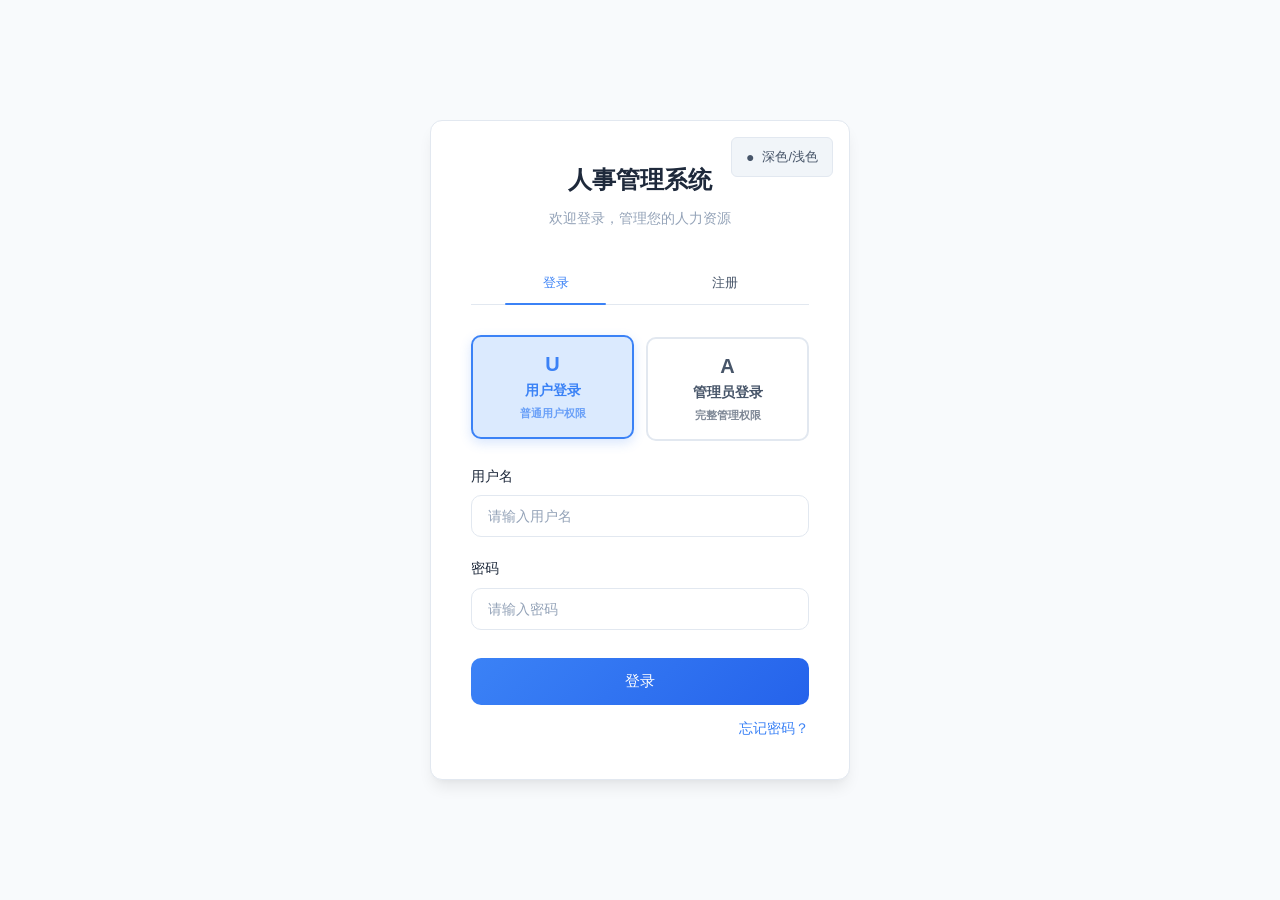
==== WebContent/attendance.html @ cc690a12 "inital submission version" ====
<!DOCTYPE html>
<html lang="zh-CN">
<head>
    <meta charset="UTF-8">
    <meta name="viewport" content="width=device-width, initial-scale=1.0">
    <title>考勤管理 - 人事管理系统</title>
    <link rel="stylesheet" href="css/style.css">
</head>
<body>
    <header>
        <div class="container">
            <h1>人事管理系统</h1>
            <div class="theme-toggle" onclick="toggleTheme()">
                <span class="icon">●</span>
                <span class="text">深色/浅色</span>
            </div>
        </div>
    </header>
    
    <nav>
        <div class="container">
            <ul>
                <li><a href="index.html" onclick="navigateTo('index.html')">首页</a></li>
                <li><a href="employee.html" onclick="navigateTo('employee.html')">员工管理</a></li>
                <li><a href="department.html" onclick="navigateTo('department.html')">部门管理</a></li>
                <li><a href="attendance.html" class="active" onclick="navigateTo('attendance.html')">考勤管理</a></li>
                <li><a href="salary.html" onclick="navigateTo('salary.html')">薪资管理</a></li>
            </ul>
        </div>
    </nav>
    
    <div class="container">
        <div class="content">
            <h2 class="page-title">考勤管理</h2>
            
            <div class="toolbar">
                <button class="btn btn-primary" onclick="openAddModal()">+ 添加考勤</button>
            </div>
            
            <table id="attendanceTable">
                <thead>
                    <tr>
                        <th>ID</th>
                        <th>员工</th>
                        <th>考勤日期</th>
                        <th>签到时间</th>
                        <th>签退时间</th>
                        <th>状态</th>
                        <th>备注</th>
                        <th>操作</th>
                    </tr>
                </thead>
                <tbody id="attendanceTableBody"></tbody>
            </table>
        </div>
    </div>
    
    <div id="attendanceModal" class="modal">
        <div class="modal-content">
            <div class="modal-header">
                <h2 id="modalTitle">添加考勤</h2>
                <span class="close" onclick="hideModal('attendanceModal')">&times;</span>
            </div>
            <form id="attendanceForm">
                <input type="hidden" id="attId">
                <div class="form-group">
                    <label>员工 *</label>
                    <select id="empId" required>
                        <option value="">请选择</option>
                    </select>
                </div>
                <div class="form-group">
                    <label>考勤日期</label>
                    <input type="date" id="attDate">
                </div>
                <div class="form-row">
                    <div class="form-group">
                        <label>签到时间</label>
                        <input type="datetime-local" id="checkInTime">
                    </div>
                    <div class="form-group">
                        <label>签退时间</label>
                        <input type="datetime-local" id="checkOutTime">
                    </div>
                </div>
                <div class="form-group">
                    <label>状态</label>
                    <select id="status">
                        <option value="Normal">正常</option>
                        <option value="Late">迟到</option>
                        <option value="Early">早退</option>
                        <option value="Leave">请假</option>
                        <option value="Absent">旷工</option>
                    </select>
                </div>
                <div class="form-group">
                    <label>备注</label>
                    <input type="text" id="remark">
                </div>
                <div class="modal-footer">
                    <button type="button" class="btn btn-secondary" onclick="hideModal('attendanceModal')">取消</button>
                    <button type="submit" class="btn btn-primary">保存</button>
                </div>
            </form>
        </div>
    </div>
    
    <script src="js/common.js"></script>
    <script>
        let attendances = [];
        let employees = [];
        
        async function loadEmployees() {
            try {
                employees = await fetchData('api/employee');
                const select = document.getElementById('empId');
                select.innerHTML = '<option value="">请选择</option>';
                employees.forEach(emp => {
                    select.innerHTML += `<option value="${emp.empId}">${emp.empName}</option>`;
                });
            } catch (e) {}
        }
        
        async function loadAttendances() {
            try {
                attendances = await fetchData('api/attendance');
                renderAttendances();
            } catch (e) {}
        }
        
        function renderAttendances() {
            const tbody = document.getElementById('attendanceTableBody');
            tbody.innerHTML = '';
            attendances.forEach(att => {
                const emp = employees.find(e => e.empId === att.empId);
                tbody.innerHTML += `
                    <tr>
                        <td>${att.attId}</td>
                        <td>${emp ? emp.empName : '-'}</td>
                        <td>${formatDate(att.attDate)}</td>
                        <td>${formatDateTime(att.checkInTime)}</td>
                        <td>${formatDateTime(att.checkOutTime)}</td>
                        <td>${statusMap(att.status)}</td>
                        <td>${att.remark}</td>
                        <td>
                            <div class="action-btns">
                                <button class="btn btn-warning btn-sm" onclick="openEditModal(${att.attId})">编辑</button>
                                <button class="btn btn-danger btn-sm" onclick="deleteAttendance(${att.attId})">删除</button>
                            </div>
                        </td>
                    </tr>
                `;
            });
        }
        
        function openAddModal() {
            document.getElementById('modalTitle').textContent = '添加考勤';
            document.getElementById('attendanceForm').reset();
            document.getElementById('attId').value = '';
            showModal('attendanceModal');
        }
        
        async function openEditModal(id) {
            try {
                const att = await fetchData(`api/attendance?id=${id}`);
                document.getElementById('modalTitle').textContent = '编辑考勤';
                document.getElementById('attId').value = att.attId;
                document.getElementById('empId').value = att.empId;
                document.getElementById('attDate').value = formatDate(att.attDate);
                document.getElementById('checkInTime').value = att.checkInTime ? att.checkInTime.replace(' ', 'T') : '';
                document.getElementById('checkOutTime').value = att.checkOutTime ? att.checkOutTime.replace(' ', 'T') : '';
                document.getElementById('status').value = att.status;
                document.getElementById('remark').value = att.remark;
                showModal('attendanceModal');
            } catch (e) {}
        }
        
        async function deleteAttendance(id) {
            if (!confirm('确定要删除该考勤记录吗？')) return;
            try {
                await fetchData(`api/attendance?id=${id}`, { method: 'DELETE' });
                showMessage('删除成功');
                loadAttendances();
            } catch (e) {}
        }
        
        document.getElementById('attendanceForm').addEventListener('submit', async function(e) {
            e.preventDefault();
            const attId = document.getElementById('attId').value;
            const formData = new URLSearchParams();
            formData.append('empId', document.getElementById('empId').value);
            formData.append('attDate', document.getElementById('attDate').value);
            formData.append('checkInTime', document.getElementById('checkInTime').value.replace('T', ' '));
            formData.append('checkOutTime', document.getElementById('checkOutTime').value.replace('T', ' '));
            formData.append('status', document.getElementById('status').value);
            formData.append('remark', document.getElementById('remark').value);
            
            try {
                if (attId) {
                    formData.append('attId', attId);
                    await fetchData('api/attendance', {
                        method: 'PUT',
                        headers: { 'Content-Type': 'application/x-www-form-urlencoded' },
                        body: formData
                    });
                    showMessage('更新成功');
                } else {
                    await fetchData('api/attendance', {
                        method: 'POST',
                        headers: { 'Content-Type': 'application/x-www-form-urlencoded' },
                        body: formData
                    });
                    showMessage('添加成功');
                }
                hideModal('attendanceModal');
                loadAttendances();
            } catch (e) {}
        });
        
        document.addEventListener('DOMContentLoaded', function() {
            initTheme();
            // 尝试检查登录，如果未登录也尝试加载数据（用于调试）
            if (typeof checkLogin === 'function') {
                const isLoggedIn = checkLogin();
                if (isLoggedIn) {
                    loadEmployees().then(() => {
                        loadAttendances();
                    });
                } else {
                    // 未登录状态下也尝试加载数据（调试模式）
                    loadEmployees().then(() => {
                        loadAttendances();
                    });
                }
            } else {
                // checkLogin 未定义，直接加载数据
                loadEmployees().then(() => {
                    loadAttendances();
                });
            }
        });
    </script>
</body>
</html>
---- WebContent/css/style.css ----
/* ============================================
   人事管理系统 - 深色/浅色主题样式表
   ============================================ */

/* CSS变量定义 - 支持深色/浅色模式切换 */
:root {
    /* ===== 浅色主题颜色（参考AURA风格）===== */
    --bg-primary: #f8fafc;
    --bg-secondary: #ffffff;
    --bg-tertiary: #f1f5f9;
    --bg-card: #ffffff;

    --text-primary: #1e293b;
    --text-secondary: #475569;
    --text-muted: #94a3b8;
    --text-inverse: #ffffff;

    --accent-primary: #3b82f6;
    --accent-hover: #2563eb;
    --accent-subtle: #dbeafe;
    --accent-border: #93c5fd;

    --success: #10b981;
    --danger: #ef4444;
    --warning: #f59e0b;
    --info: #06b6d4;

    --border-color: #e2e8f0;
    --border-light: #f1f5f9;

    --shadow-sm: 0 1px 2px rgba(0, 0, 0, 0.04);
    --shadow-md: 0 4px 6px -1px rgba(0, 0, 0, 0.08), 0 2px 4px -2px rgba(0, 0, 0, 0.04);
    --shadow-lg: 0 10px 15px -3px rgba(0, 0, 0, 0.08), 0 4px 6px -4px rgba(0, 0, 0, 0.04);
    --shadow-card: 0 4px 6px -1px rgba(0, 0, 0, 0.06), 0 2px 4px -2px rgba(0, 0, 0, 0.04);

    --radius-sm: 6px;
    --radius-md: 10px;
    --radius-lg: 12px;

    --gradient-card: linear-gradient(135deg, #3b82f6 0%, #2563eb 100%);
}

/* ===== 深色主题颜色（参考FINEX风格）===== */
[data-theme="dark"] {
    --bg-primary: #0f1419;
    --bg-secondary: #1a1f2e;
    --bg-tertiary: #252b3d;
    --bg-card: #1a1f2e;

    --text-primary: #f1f5f9;
    --text-secondary: #cbd5e1;
    --text-muted: #64748b;
    --text-inverse: #0f1419;

    --accent-primary: #60a5fa;
    --accent-hover: #93c5fd;
    --accent-subtle: #1e3a5f;
    --accent-border: #3b82f6;

    --success: #10b981;
    --danger: #f87171;
    --warning: #fbbf24;
    --info: #22d3ee;

    --border-color: #334155;
    --border-light: #252b3d;

    --shadow-sm: 0 1px 2px rgba(0, 0, 0, 0.3);
    --shadow-md: 0 4px 6px -1px rgba(0, 0, 0, 0.4), 0 2px 4px -2px rgba(0, 0, 0, 0.3);
    --shadow-lg: 0 10px 15px -3px rgba(0, 0, 0, 0.4), 0 4px 6px -4px rgba(0, 0, 0, 0.3);
    --shadow-card: 0 4px 6px -1px rgba(0, 0, 0, 0.3), 0 2px 4px -2px rgba(0, 0, 0, 0.2);

    --gradient-card: linear-gradient(135deg, #3b82f6 0%, #1d4ed8 100%);
}

/* ============================================
   基础重置
   ============================================ */
* {
    margin: 0;
    padding: 0;
    box-sizing: border-box;
}

html {
    scroll-behavior: smooth;
}

body {
    font-family: 'Segoe UI', 'PingFang SC', 'Microsoft YaHei', -apple-system, BlinkMacSystemFont, sans-serif;
    background-color: var(--bg-primary);
    color: var(--text-primary);
    min-height: 100vh;
    transition: background-color 0.35s ease, color 0.35s ease;
    line-height: 1.6;
    font-size: 14px;
}

.container {
    max-width: 1400px;
    margin: 0 auto;
    padding: 0 24px;
}

/* ============================================
   头部样式
   ============================================ */
header {
    background-color: var(--bg-secondary);
    padding: 16px 0;
    box-shadow: var(--shadow-sm);
    position: sticky;
    top: 0;
    z-index: 100;
    border-bottom: 1px solid var(--border-color);
    transition: background-color 0.35s ease, box-shadow 0.35s ease;
}

header .container {
    display: flex;
    justify-content: space-between;
    align-items: center;
}

header h1 {
    font-size: 22px;
    font-weight: 600;
    color: var(--text-primary);
    letter-spacing: -0.3px;
    transition: color 0.35s ease;
}

/* 主题切换按钮 */
.theme-toggle {
    display: flex;
    align-items: center;
    gap: 8px;
    cursor: pointer;
    padding: 10px 18px;
    border-radius: var(--radius-sm);
    background-color: var(--bg-tertiary);
    border: 1px solid var(--border-color);
    color: var(--text-secondary);
    font-size: 14px;
    font-weight: 500;
    transition: all 0.25s ease;
}

.theme-toggle:hover {
    background-color: var(--accent-subtle);
    border-color: var(--accent-border);
    color: var(--accent-primary);
    transform: translateY(-0.5px);
}

.theme-toggle:active {
    transform: translateY(0);
}

.theme-toggle .icon {
    font-size: 16px;
    transition: transform 0.35s ease;
}

[data-theme="dark"] .theme-toggle .icon {
    transform: rotate(180deg);
}

/* 头部操作区域 */
.header-actions {
    display: flex;
    align-items: center;
    gap: 16px;
}

/* 用户信息 */
.user-info {
    display: flex;
    align-items: center;
    gap: 12px;
    padding: 8px 16px;
    background-color: var(--bg-tertiary);
    border-radius: var(--radius-sm);
    border: 1px solid var(--border-color);
}

.user-info span {
    color: var(--text-secondary);
    font-size: 14px;
    font-weight: 500;
}

/* ============================================
   导航栏样式
   ============================================ */
nav {
    background-color: var(--bg-secondary);
    padding: 14px 0;
    box-shadow: var(--shadow-sm);
    margin-bottom: 24px;
    border-bottom: 1px solid var(--border-color);
    transition: background-color 0.35s ease;
    position: sticky;
    top: 0;
    z-index: 100;
    backdrop-filter: blur(12px);
}

nav ul {
    display: flex;
    justify-content: center;
    list-style: none;
    gap: 6px;
}

nav ul li a {
    text-decoration: none;
    color: var(--text-secondary);
    padding: 10px 22px;
    border-radius: var(--radius-sm);
    transition: all 0.2s ease;
    font-size: 14px;
    font-weight: 500;
    position: relative;
}

nav ul li a:hover {
    color: var(--accent-primary);
    background-color: var(--accent-subtle);
}

nav ul li a.active {
    color: var(--text-inverse);
    background-color: var(--accent-primary);
    box-shadow: 0 2px 8px rgba(59, 130, 246, 0.3);
}

nav ul li a.active:hover {
    background-color: var(--accent-hover);
}

/* ============================================
   主内容区域
   ============================================ */
.content {
    background-color: var(--bg-card);
    padding: 28px 32px;
    border-radius: var(--radius-lg);
    box-shadow: var(--shadow-card);
    border: 1px solid var(--border-color);
    transition: background-color 0.35s ease, box-shadow 0.35s ease;
}

.page-title {
    font-size: 20px;
    color: var(--text-primary);
    margin-bottom: 24px;
    padding-bottom: 16px;
    border-bottom: 2px solid var(--accent-primary);
    font-weight: 600;
    transition: color 0.35s ease;
}

/* ============================================
   工具栏
   ============================================ */
.toolbar {
    margin-bottom: 20px;
    display: flex;
    justify-content: space-between;
    align-items: center;
    flex-wrap: wrap;
    gap: 16px;
}

.search-box {
    display: flex;
    gap: 10px;
}

.search-box input {
    padding: 10px 16px;
    border: 1px solid var(--border-color);
    border-radius: var(--radius-sm);
    width: 260px;
    font-size: 14px;
    background-color: var(--bg-tertiary);
    color: var(--text-primary);
    transition: all 0.25s ease;
}

.search-box input:focus {
    outline: none;
    border-color: var(--accent-primary);
    box-shadow: 0 0 0 3px var(--accent-subtle);
}

.search-box input::placeholder {
    color: var(--text-muted);
}

/* ============================================
   按钮样式
   ============================================ */
.btn {
    padding: 10px 20px;
    border: none;
    border-radius: var(--radius-sm);
    cursor: pointer;
    font-size: 14px;
    font-weight: 500;
    transition: all 0.25s ease;
    display: inline-flex;
    align-items: center;
    gap: 6px;
    position: relative;
    overflow: hidden;
}

.btn::before {
    content: '';
    position: absolute;
    top: 0;
    left: -100%;
    width: 100%;
    height: 100%;
    background: linear-gradient(90deg, transparent, rgba(255,255,255,0.2), transparent);
    transition: left 0.5s ease;
}

.btn:hover::before {
    left: 100%;
}

.btn-primary {
    background-color: var(--accent-primary);
    color: var(--text-inverse);
}

.btn-primary:hover {
    background-color: var(--accent-hover);
    transform: translateY(-1px);
    box-shadow: 0 4px 14px rgba(59, 130, 246, 0.35);
}

.btn-success {
    background-color: var(--success);
    color: var(--text-inverse);
}

.btn-success:hover {
    background-color: #0ea572;
    transform: translateY(-1px);
    box-shadow: 0 4px 14px rgba(16, 185, 129, 0.3);
}

.btn-danger {
    background-color: var(--danger);
    color: var(--text-inverse);
}

.btn-danger:hover {
    background-color: #dc2626;
    transform: translateY(-1px);
    box-shadow: 0 4px 14px rgba(239, 68, 68, 0.3);
}

.btn-warning {
    background-color: var(--warning);
    color: var(--text-inverse);
}

.btn-warning:hover {
    background-color: #d97706;
    transform: translateY(-1px);
    box-shadow: 0 4px 14px rgba(245, 158, 11, 0.3);
}

.btn-secondary {
    background-color: var(--bg-tertiary);
    color: var(--text-secondary);
    border: 1px solid var(--border-color);
}

.btn-secondary:hover {
    background-color: var(--accent-subtle);
    color: var(--accent-primary);
    border-color: var(--accent-border);
}

.btn-sm {
    padding: 6px 12px;
    font-size: 13px;
}

.btn-sm:hover {
    transform: translateY(-0.5px);
}

/* ============================================
   表格样式
   ============================================ */
table {
    width: 100%;
    border-collapse: collapse;
    margin-top: 16px;
}

table th, table td {
    padding: 14px 16px;
    text-align: left;
    border-bottom: 1px solid var(--border-light);
    transition: border-color 0.35s ease;
}

table th {
    background-color: var(--bg-tertiary);
    font-weight: 600;
    color: var(--text-primary);
    font-size: 13px;
    text-transform: uppercase;
    letter-spacing: 0.5px;
    transition: background-color 0.35s ease, color 0.35s ease;
    cursor: pointer;
    user-select: none;
    position: relative;
}

table th:hover {
    background-color: var(--accent-subtle);
}

table tr {
    transition: background-color 0.15s ease;
}

table tbody tr:hover {
    background-color: var(--accent-subtle);
}

table td {
    color: var(--text-secondary);
    font-size: 14px;
    transition: color 0.35s ease;
}

table tbody tr:last-child td {
    border-bottom: none;
}

.action-btns {
    display: flex;
    gap: 8px;
}

/* ============================================
   模态框
   ============================================ */
.modal {
    display: none;
    position: fixed;
    z-index: 1000;
    left: 0;
    top: 0;
    width: 100%;
    height: 100%;
    background: rgba(0, 0, 0, 0.55);
    backdrop-filter: blur(6px);
    transition: background 0.35s ease;
}

.modal.show {
    display: flex;
    justify-content: center;
    align-items: center;
    animation: fadeIn 0.2s ease;
}

@keyframes fadeIn {
    from { opacity: 0; }
    to { opacity: 1; }
}

.modal-content {
    background-color: var(--bg-card);
    padding: 32px;
    border-radius: var(--radius-lg);
    width: 100%;
    max-width: 520px;
    box-shadow: var(--shadow-lg);
    border: 1px solid var(--border-color);
    transform: scale(0.95);
    animation: slideUp 0.25s ease forwards;
    transition: background-color 0.35s ease;
}

@keyframes slideUp {
    from {
        opacity: 0;
        transform: scale(0.95) translateY(20px);
    }
    to {
        opacity: 1;
        transform: scale(1) translateY(0);
    }
}

.modal-header {
    display: flex;
    justify-content: space-between;
    align-items: center;
    margin-bottom: 24px;
}

.modal-header h2 {
    font-size: 18px;
    color: var(--text-primary);
    font-weight: 600;
    transition: color 0.35s ease;
}

.close {
    font-size: 24px;
    color: var(--text-muted);
    cursor: pointer;
    transition: all 0.2s ease;
    width: 32px;
    height: 32px;
    display: flex;
    align-items: center;
    justify-content: center;
    border-radius: var(--radius-sm);
}

.close:hover {
    color: var(--danger);
    background-color: var(--bg-tertiary);
}

.form-group {
    margin-bottom: 18px;
}

.form-group label {
    display: block;
    margin-bottom: 6px;
    color: var(--text-primary);
    font-weight: 500;
    font-size: 14px;
    transition: color 0.35s ease;
}

.form-group input,
.form-group select,
.form-group textarea {
    width: 100%;
    padding: 12px 14px;
    border: 1px solid var(--border-color);
    border-radius: var(--radius-sm);
    font-size: 14px;
    background-color: var(--bg-tertiary);
    color: var(--text-primary);
    transition: all 0.25s ease;
}

.form-group input:focus,
.form-group select:focus,
.form-group textarea:focus {
    outline: none;
    border-color: var(--accent-primary);
    box-shadow: 0 0 0 3px var(--accent-subtle);
}

.form-group textarea {
    resize: vertical;
    min-height: 80px;
}

.form-row {
    display: grid;
    grid-template-columns: 1fr 1fr;
    gap: 16px;
}

.modal-footer {
    margin-top: 28px;
    display: flex;
    justify-content: flex-end;
    gap: 12px;
    padding-top: 20px;
    border-top: 1px solid var(--border-color);
    transition: border-color 0.35s ease;
}

/* ============================================
   欢迎页面
   ============================================ */
.welcome-section {
    text-align: center;
    padding: 40px 20px;
}

.welcome-section h2 {
    font-size: 28px;
    color: var(--text-primary);
    margin-bottom: 12px;
    font-weight: 600;
    transition: color 0.35s ease;
}

.welcome-section p {
    font-size: 15px;
    color: var(--text-secondary);
    margin-bottom: 40px;
    transition: color 0.35s ease;
}

.dashboard-cards {
    display: grid;
    grid-template-columns: repeat(auto-fit, minmax(240px, 1fr));
    gap: 20px;
    margin-top: 32px;
}

.card {
    background: var(--gradient-card);
    color: var(--text-inverse);
    padding: 28px 24px;
    border-radius: var(--radius-lg);
    text-decoration: none;
    transition: all 0.3s ease;
    position: relative;
    overflow: hidden;
}

.card::before {
    content: '';
    position: absolute;
    top: 0;
    left: 0;
    right: 0;
    bottom: 0;
    background: linear-gradient(135deg, rgba(255,255,255,0.12) 0%, transparent 60%);
    pointer-events: none;
}

.card:hover {
    transform: translateY(-4px);
    box-shadow: 0 16px 40px rgba(59, 130, 246, 0.35);
}

.card h3 {
    font-size: 18px;
    margin-bottom: 10px;
    font-weight: 600;
    position: relative;
}

.card p {
    font-size: 13px;
    opacity: 0.9;
    position: relative;
    line-height: 1.5;
    color: rgba(255, 255, 255, 0.85);
}

/* ============================================
   提示消息
   ============================================ */
.message-toast {
    position: fixed;
    top: 24px;
    right: 24px;
    padding: 14px 24px;
    border-radius: var(--radius-md);
    color: var(--text-inverse);
    font-size: 14px;
    font-weight: 500;
    z-index: 2000;
    animation: slideInRight 0.3s ease;
    box-shadow: var(--shadow-md);
}

.message-toast.success {
    background-color: var(--success);
}

.message-toast.error {
    background-color: var(--danger);
}

@keyframes slideInRight {
    from {
        transform: translateX(100%);
        opacity: 0;
    }
    to {
        transform: translateX(0);
        opacity: 1;
    }
}

@keyframes slideOutRight {
    from {
        transform: translateX(0);
        opacity: 1;
    }
    to {
        transform: translateX(100%);
        opacity: 0;
    }
}

/* ============================================
   响应式设计
   ============================================ */
@media (max-width: 768px) {
    .container {
        padding: 0 16px;
    }

    header h1 {
        font-size: 18px;
    }

    .theme-toggle {
        padding: 8px 14px;
        font-size: 13px;
    }

    nav ul {
        flex-wrap: wrap;
        gap: 4px;
    }

    nav ul li a {
        padding: 8px 16px;
        font-size: 13px;
    }

    .content {
        padding: 20px;
    }

    .toolbar {
        flex-direction: column;
        align-items: stretch;
    }

    .search-box {
        width: 100%;
    }

    .search-box input {
        width: 100%;
    }

    .form-row {
        grid-template-columns: 1fr;
    }

    .action-btns {
        flex-direction: column;
    }

    table {
        font-size: 13px;
        overflow-x: auto;
        display: block;
    }

    table th, table td {
        padding: 10px 12px;
    }

    .modal-content {
        margin: 16px;
        padding: 24px;
    }
}

/* ============================================
   滚动条样式
   ============================================ */
::-webkit-scrollbar {
    width: 8px;
    height: 8px;
}

::-webkit-scrollbar-track {
    background-color: var(--bg-tertiary);
}

::-webkit-scrollbar-thumb {
    background-color: var(--text-muted);
    border-radius: 4px;
    transition: background-color 0.35s ease;
}

::-webkit-scrollbar-thumb:hover {
    background-color: var(--text-secondary);
}

/* ============================================
   选择文本样式
   ============================================ */
::selection {
    background-color: rgba(59, 130, 246, 0.3);
    color: var(--text-primary);
}

/* ============================================
   输入框类型样式
   ============================================ */
input[type="date"],
input[type="month"],
input[type="datetime-local"] {
    font-family: inherit;
}

input[type="date"]::-webkit-calendar-picker-indicator,
input[type="month"]::-webkit-calendar-picker-indicator,
input[type="datetime-local"]::-webkit-calendar-picker-indicator {
    cursor: pointer;
    opacity: 0.6;
}

input[type="date"]::-webkit-calendar-picker-indicator:hover,
input[type="month"]::-webkit-calendar-picker-indicator:hover,
input[type="datetime-local"]::-webkit-calendar-picker-indicator:hover {
    opacity: 1;
}

/* ============================================
   回到顶部按钮
   ============================================ */
.back-to-top {
    position: fixed;
    bottom: 32px;
    right: 32px;
    width: 48px;
    height: 48px;
    background-color: var(--accent-primary);
    color: var(--text-inverse);
    border: none;
    border-radius: 50%;
    cursor: pointer;
    display: flex;
    align-items: center;
    justify-content: center;
    font-size: 20px;
    box-shadow: var(--shadow-md);
    opacity: 0;
    visibility: hidden;
    transition: all 0.35s ease;
    z-index: 1000;
}

.back-to-top.show {
    opacity: 1;
    visibility: visible;
}

.back-to-top:hover {
    background-color: var(--accent-hover);
    transform: translateY(-2px);
    box-shadow: var(--shadow-lg);
}

/* ============================================
   表格排序图标
   ============================================ */
.sort-icon {
    font-size: 14px;
    color: var(--accent-primary);
    margin-left: 6px;
    opacity: 0.8;
    transition: all 0.2s ease;
    display: inline-block;
}

table th:hover .sort-icon {
    opacity: 1;
    transform: scale(1.1);
}

table th.sorted-asc .sort-icon::after {
    content: ' ↑';
    font-size: 12px;
    color: var(--accent-primary);
}

table th.sorted-desc .sort-icon::after {
    content: ' ↓';
    font-size: 12px;
    color: var(--accent-primary);
}
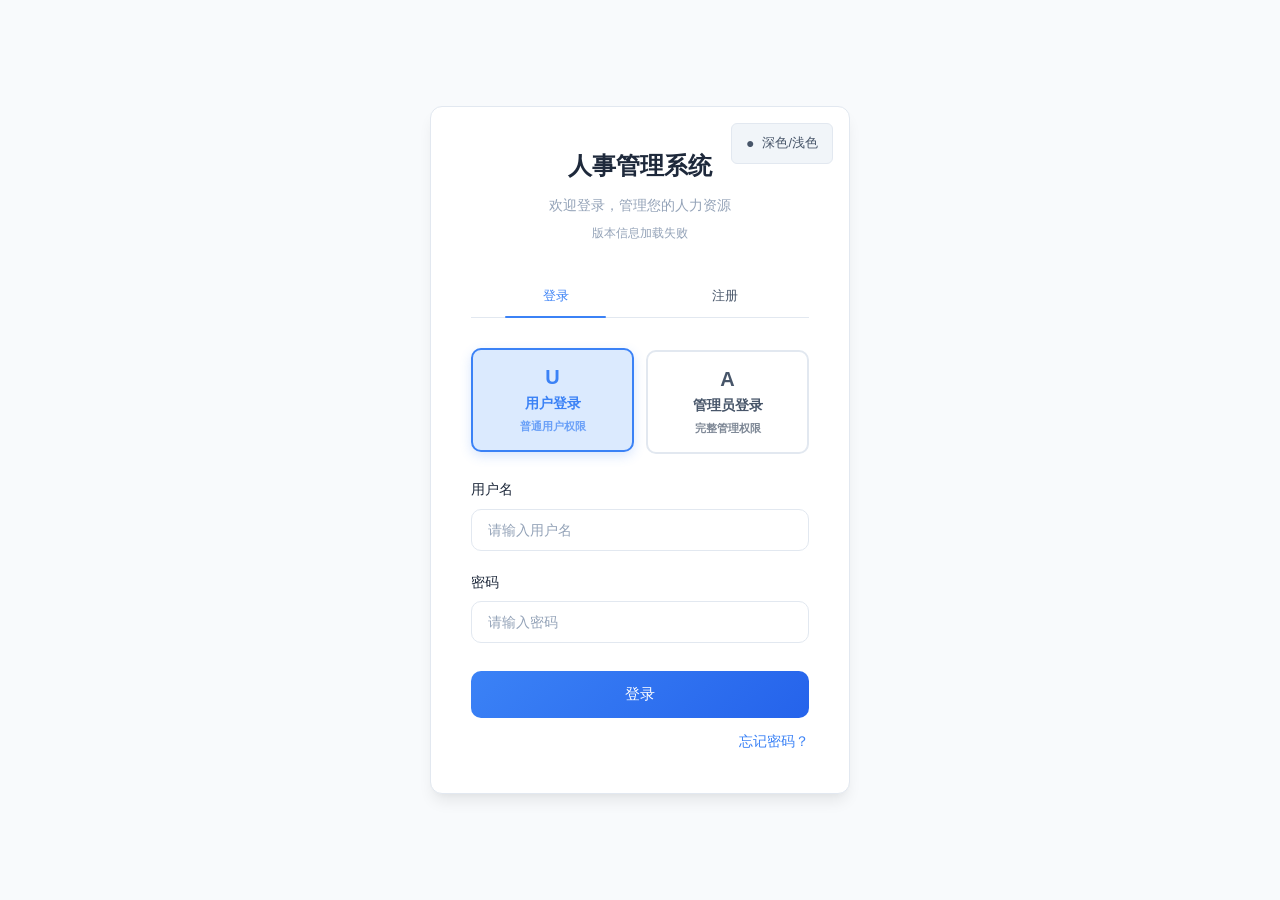
==== commit eccefa9f: "Improve functional development" ====
--- a/WebContent/attendance.html
+++ b/WebContent/attendance.html
@@ -5,26 +5,41 @@
     <meta name="viewport" content="width=device-width, initial-scale=1.0">
     <title>考勤管理 - 人事管理系统</title>
     <link rel="stylesheet" href="css/style.css">
+    <script>
+        // 在页面渲染前立即设置主题，避免闪屏
+        (function() {
+            const savedTheme = localStorage.getItem('theme') || 'light';
+            if (!localStorage.getItem('theme') && window.matchMedia && window.matchMedia('(prefers-color-scheme: dark)').matches) {
+                document.documentElement.setAttribute('data-theme', 'dark');
+                localStorage.setItem('theme', 'dark');
+            } else {
+                document.documentElement.setAttribute('data-theme', savedTheme);
+            }
+        })();
+    </script>
 </head>
 <body>
     <header>
         <div class="container">
             <h1>人事管理系统</h1>
-            <div class="theme-toggle" onclick="toggleTheme()">
-                <span class="icon">●</span>
-                <span class="text">深色/浅色</span>
+            <div class="header-actions">
+                <div id="user-info" class="user-info" style="display: none;">
+                    <span id="username-display"></span>
+                    <a href="usercenter.html" class="btn btn-secondary btn-sm">个人中心</a>
+                    <button class="btn btn-secondary btn-sm" onclick="logout()">退出登录</button>
+                </div>
+                <div class="theme-toggle" onclick="toggleTheme()">
+                    <span class="icon">●</span>
+                    <span class="text">深色/浅色</span>
+                </div>
             </div>
         </div>
     </header>
     
     <nav>
         <div class="container">
-            <ul>
-                <li><a href="index.html" onclick="navigateTo('index.html')">首页</a></li>
-                <li><a href="employee.html" onclick="navigateTo('employee.html')">员工管理</a></li>
-                <li><a href="department.html" onclick="navigateTo('department.html')">部门管理</a></li>
-                <li><a href="attendance.html" class="active" onclick="navigateTo('attendance.html')">考勤管理</a></li>
-                <li><a href="salary.html" onclick="navigateTo('salary.html')">薪资管理</a></li>
+            <ul id="nav-menu">
+                <!-- 导航菜单将根据用户角色动态生成 -->
             </ul>
         </div>
     </nav>
@@ -217,23 +232,73 @@
             } catch (e) {}
         });
         
+        // 管理员导航菜单
+        const adminNavMenu = [
+            { href: 'index.html', text: '首页' },
+            { href: 'employee.html', text: '员工管理' },
+            { href: 'department.html', text: '部门管理' },
+            { href: 'attendance.html', text: '考勤管理', active: true },
+            { href: 'salary.html', text: '薪资管理' },
+            { href: 'position.html', text: '职位管理' },
+            { href: 'title.html', text: '职称管理' },
+            { href: 'performance.html', text: '绩效管理' },
+            { href: 'users.html', text: '用户管理' },
+            { href: 'log.html', text: '操作日志' }
+        ];
+        
+        // 普通用户导航菜单
+        const userNavMenu = [
+            { href: 'index.html', text: '首页' },
+            { href: 'attendance.html', text: '考勤管理', active: true },
+            { href: 'log.html', text: '操作日志' }
+        ];
+        
+        function checkLogin() {
+            const username = sessionStorage.getItem('username');
+            const role = sessionStorage.getItem('role');
+            
+            if (!username) {
+                window.location.href = 'login.html';
+                return false;
+            }
+            
+            // 显示用户信息
+            const roleText = role === 'admin' ? '管理员' : '普通用户';
+            document.getElementById('username-display').textContent = `欢迎, ${username} (${roleText})`;
+            document.getElementById('user-info').style.display = 'flex';
+            
+            // 根据角色生成导航菜单
+            const navMenu = role === 'admin' ? adminNavMenu : userNavMenu;
+            const navMenuHtml = navMenu.map(item => 
+                `<li><a href="${item.href}" ${item.active ? 'class="active"' : ''}>${item.text}</a></li>`
+            ).join('');
+            document.getElementById('nav-menu').innerHTML = navMenuHtml;
+            
+            return true;
+        }
+        
+        function logout() {
+            fetch('api/logout', { method: 'POST', credentials: 'include' })
+                .then(() => {
+                    sessionStorage.removeItem('userId');
+                    sessionStorage.removeItem('username');
+                    sessionStorage.removeItem('role');
+                    window.location.href = 'login.html';
+                });
+        }
+        
         document.addEventListener('DOMContentLoaded', function() {
             initTheme();
-            // 尝试检查登录，如果未登录也尝试加载数据（用于调试）
+            initBackToTop();
+            
             if (typeof checkLogin === 'function') {
                 const isLoggedIn = checkLogin();
                 if (isLoggedIn) {
                     loadEmployees().then(() => {
                         loadAttendances();
                     });
-                } else {
-                    // 未登录状态下也尝试加载数据（调试模式）
-                    loadEmployees().then(() => {
-                        loadAttendances();
-                    });
                 }
             } else {
-                // checkLogin 未定义，直接加载数据
                 loadEmployees().then(() => {
                     loadAttendances();
                 });
--- a/WebContent/css/style.css
+++ b/WebContent/css/style.css
@@ -354,6 +354,17 @@
     box-shadow: 0 4px 14px rgba(16, 185, 129, 0.3);
 }
 
+.btn-info {
+    background-color: var(--info);
+    color: var(--text-inverse);
+}
+
+.btn-info:hover {
+    background-color: #0ea5b8;
+    transform: translateY(-1px);
+    box-shadow: 0 4px 14px rgba(14, 165, 184, 0.3);
+}
+
 .btn-danger {
     background-color: var(--danger);
     color: var(--text-inverse);
